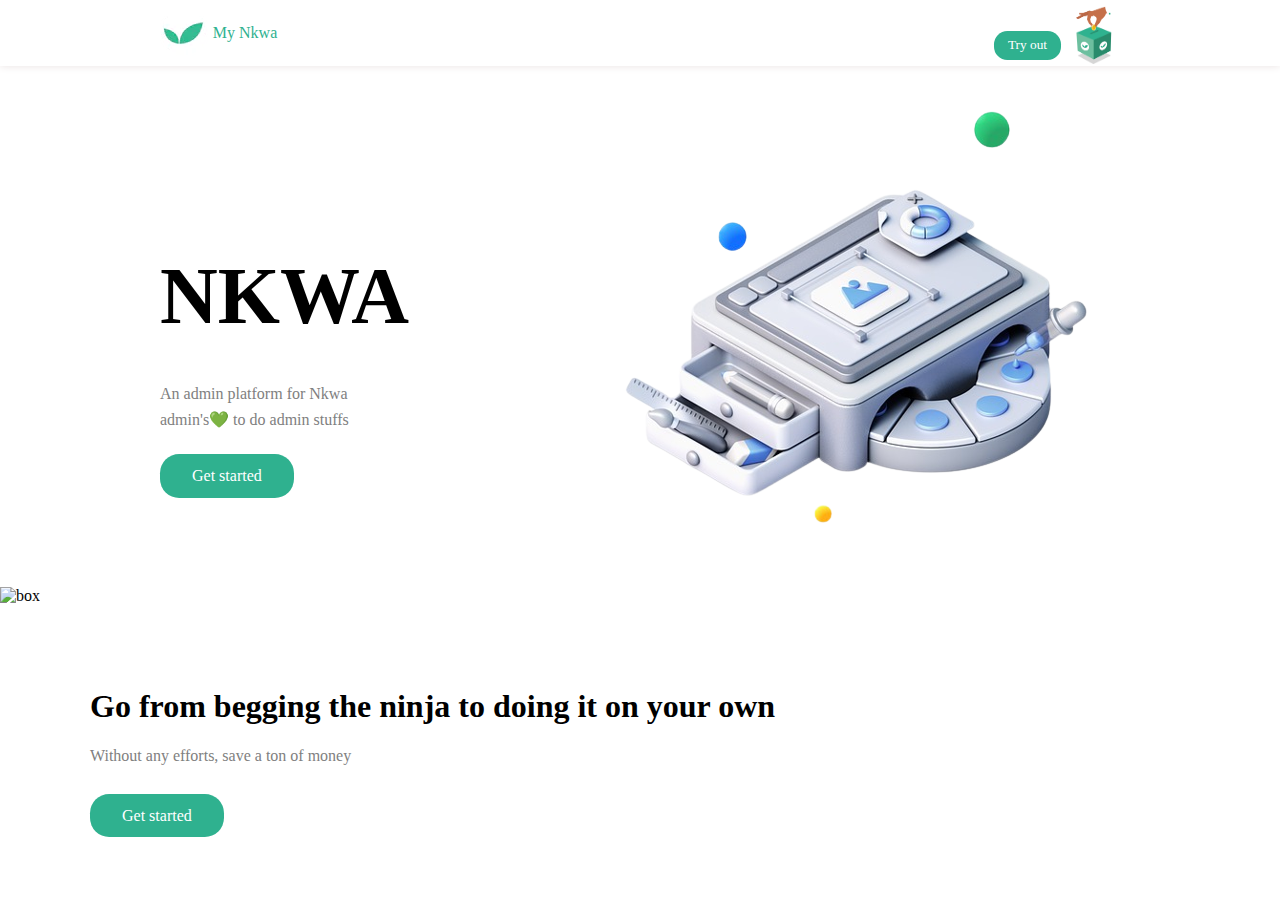
==== Dashboard/Index.html @ 618454e8 "Dashboard code" ====
<!DOCTYPE html>
<html lang="en">
  <head>
    <meta charset="UTF-8" />
    <meta name="viewport" content="width=device-width, initial-scale=1.0" />
    <title>Index</title>
    <link rel="stylesheet" href="CSS/index.css" />
  </head>
  <body>
    <div class="main">
      <div class="header">
        <div class="logo">
          <img
            src="CSS/image.webp"
            alt="logo"
            style="width: 3em; height: 3em"
          />
          <p>My Nkwa</p>
        </div>
        <div class="box">
          <button>Try out</button>
          <img
            src="CSS/handBox.webp"
            alt="box"
            style="width: 3em; height: 4em"
          />
        </div>
      </div>
      <div class="main1">
        <div class="info">
          <h1>NKWA</h1>
          <p class="info1">An admin platform for Nkwa</p>
          <p class="info1">admin's💚 to do admin stuffs</p>
          <a href="#" class="start">Get started</a>
        </div>
        <img src="CSS/header3.png" alt="" class="body1" />
      </div>
      <div class="footer">
        <img src="/CSS/domain.jpg" alt="box">
        <div class="infos">
            <h1>Go from begging the ninja to doing it on your own</h1>
            <p>Without any efforts, save a ton of money</p>
            <a href="#" class="start">Get started</a>
        </div>
      </div>

    </div>
  </body>
</html>
---- Dashboard/CSS/index.css ----
:root {
  --primary-color: #2fb18f;
}

body {
  margin: 0px;
}

.header {
  display: -webkit-box;
  display: -ms-flexbox;
  display: flex;
  -webkit-box-orient: horizontal;
  -webkit-box-direction: normal;
      -ms-flex-direction: row;
          flex-direction: row;
  place-content: space-between;
  background-color: white;
  -ms-flex-wrap: wrap;
      flex-wrap: wrap;
  padding-left: 10em;
  padding-right: 10em;
  -webkit-box-shadow: 0px 0px 8px #e9e2e2;
          box-shadow: 0px 0px 8px #e9e2e2;
}

.header .logo {
  padding-top: 0.5em;
  display: -webkit-box;
  display: -ms-flexbox;
  display: flex;
}

.header .logo p {
  padding-left: 0.3em;
  color: var(--primary-color);
  font-family: PoetsenOne;
}

.header .box {
  display: -webkit-box;
  display: -ms-flexbox;
  display: flex;
  padding-bottom: 2px;
}

.header .box button {
  border: none;
  color: white;
  background-color: var(--primary-color);
  border-radius: 1em;
  padding: 0.5em;
  width: 5em;
  font-family: PoetsenOne;
  height: 2.2em;
  margin-top: 2.3em;
  cursor: pointer;
}

.header .box img {
  margin-left: 0.7em;
}

.main1 {
  display: -webkit-box;
  display: -ms-flexbox;
  display: flex;
  place-content: space-between;
  margin-top: 2em;
  margin-left: 10em;
  margin-right: 10em;
}

.main1 .info {
  margin-top: 6.5em;
  font-family: PoetsenOne;
}

.main1 .info h1 {
  font-weight: bolder;
  font-size: 5em;
  line-height: 1em;
}

.main1 .info p {
  color: grey;
  line-height: 10px;
}

.main1 .info a {
  background-color: var(--primary-color);
  color: white;
  text-decoration: none;
  border: none;
  margin-top: 13px;
  border-radius: 1.2em;
  display: inline-block;
  padding: 0.8em 2em;
  width: unset;
  cursor: pointer;
}

.footer {
  display: -webkit-box;
  display: -ms-flexbox;
  display: flex;
}

.footer h1 {
  font-family: PoetsenOne;
  margin-right: 300px;
  padding-top: 80px;
  margin-left: 50px;
}

.footer p {
  font-family: PoetsenOne;
  color: Grey;
  margin-left: 50px;
}

.footer a {
  text-decoration: none;
  color: white;
  font-family: PoetsenOne;
  background-color: var(--primary-color);
  text-decoration: none;
  border: none;
  margin-top: 13px;
  border-radius: 1.2em;
  display: inline-block;
  padding: 0.8em 2em;
  width: unset;
  cursor: pointer;
  margin-left: 50px;
}
/*# sourceMappingURL=index.css.map */
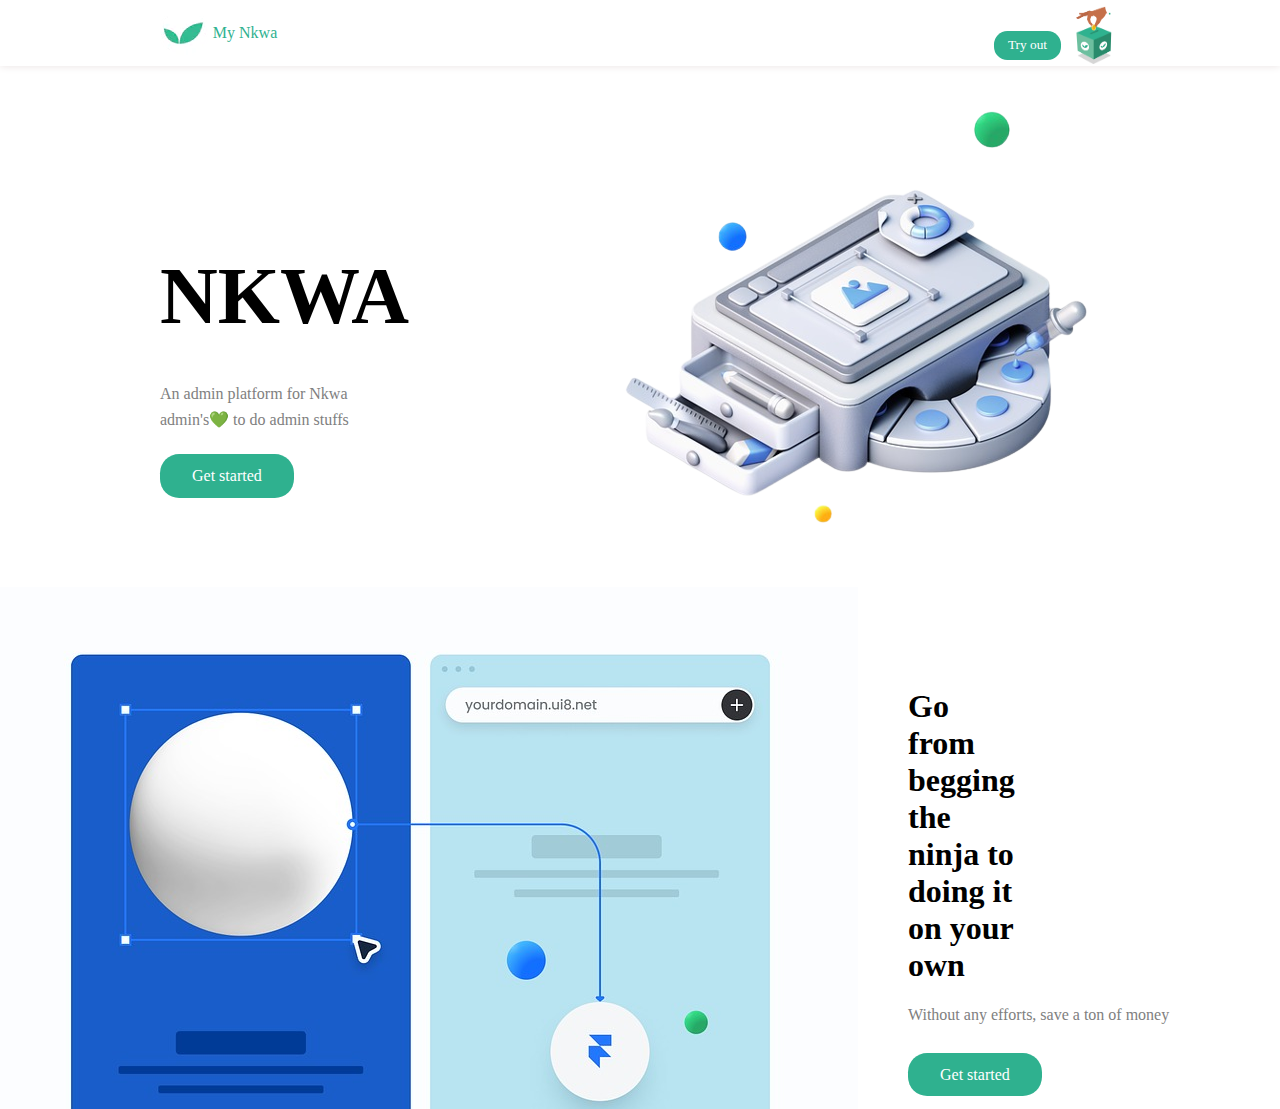
==== commit f6822ce3: "responsiveness added" ====
--- a/Dashboard/Index.html
+++ b/Dashboard/Index.html
@@ -36,14 +36,13 @@
         <img src="CSS/header3.png" alt="" class="body1" />
       </div>
       <div class="footer">
-        <img src="/CSS/domain.jpg" alt="box">
+        <img src="CSS/domain.jpg" alt="box" />
         <div class="infos">
-            <h1>Go from begging the ninja to doing it on your own</h1>
-            <p>Without any efforts, save a ton of money</p>
-            <a href="#" class="start">Get started</a>
+          <h1>Go from begging the ninja to doing it on your own</h1>
+          <p>Without any efforts, save a ton of money</p>
+          <a href="#" class="start">Get started</a>
         </div>
       </div>
-
     </div>
   </body>
 </html>
